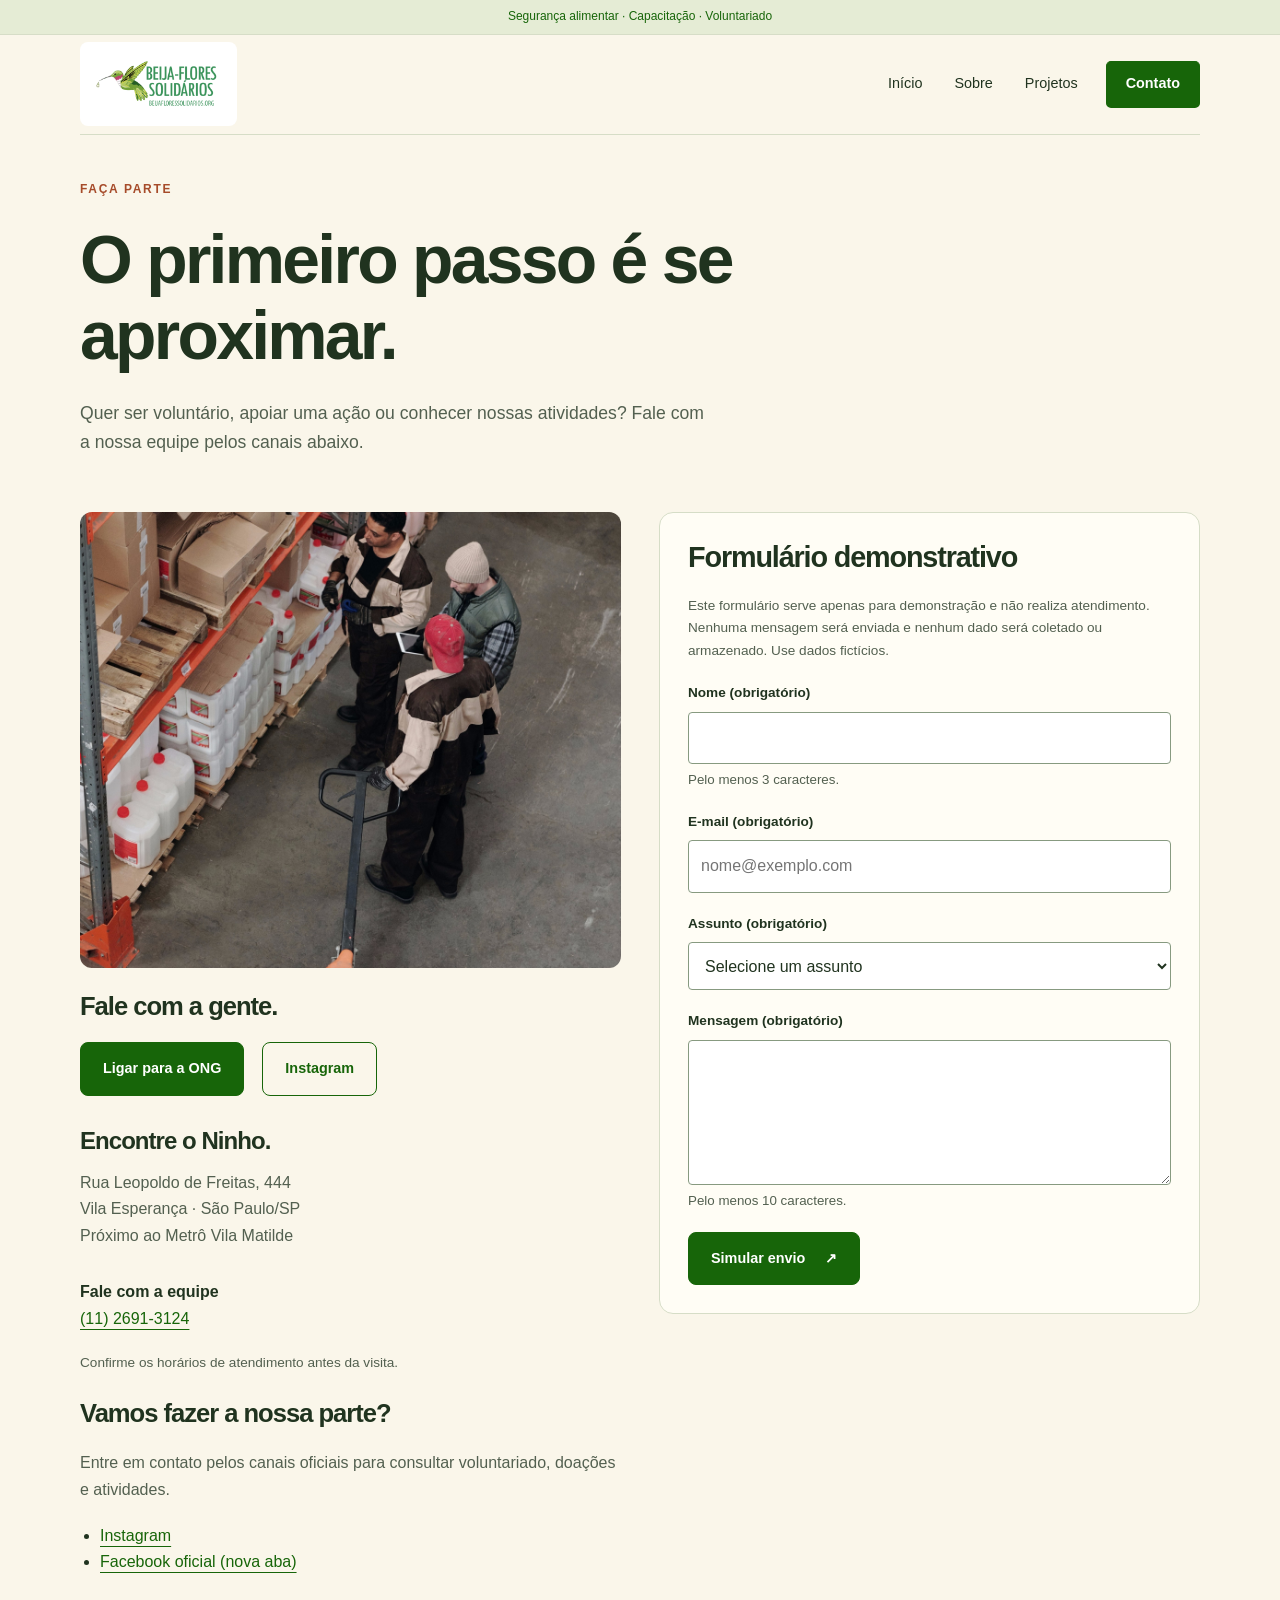
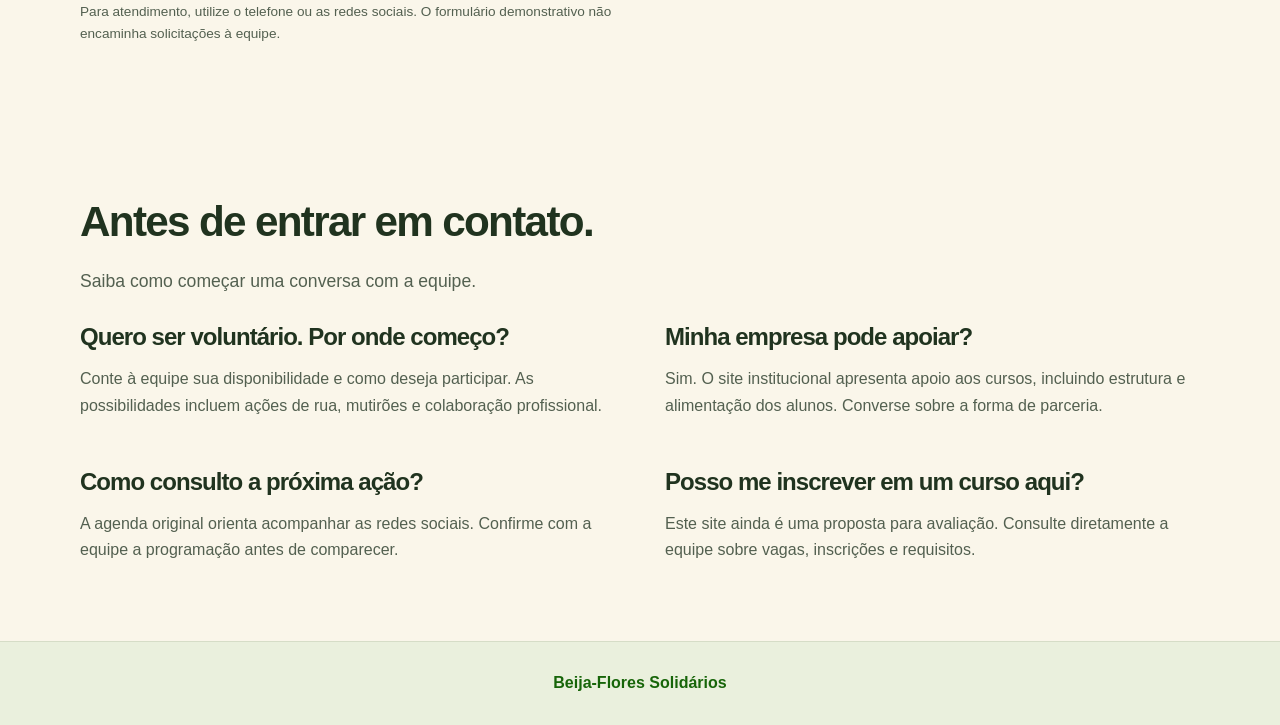
==== contato.html @ cd1dd679 "feat: adiciona site institucional dos Beija-Flores Solidarios" ====
<!DOCTYPE html>
<html lang="pt-BR">
<head>
  <meta charset="UTF-8">
  <meta name="viewport" content="width=device-width, initial-scale=1.0">
  <meta name="description" content="Fale com os Beija-Flores Solidários. Consulte telefone, localização e canais para voluntariado, apoio e atividades.">
  <title>Contato | Beija-Flores Solidários</title>
  <link rel="icon" href="img/logo.png" type="image/png">
  <link rel="stylesheet" href="css/estilos.css">
  <script src="js/script.js" defer></script>
</head>
<body>
<a class="pular" href="#conteudo">Pular para o conteúdo</a>
<p class="aviso-topo">Segurança alimentar · Capacitação · Voluntariado</p>
<header class="container cabecalho"><a class="marca" href="index.html" aria-label="Beija-Flores Solidários, início"><img src="img/logo.png" alt="Beija-Flores Solidários" width="220" height="122"></a><nav class="menu" aria-label="Menu principal"><a href="index.html">Início</a><a href="sobre.html">Sobre</a><a href="projetos.html">Projetos</a><a href="contato.html" aria-current="page" class="menu-contato">Contato</a></nav></header>
<main id="conteudo"><section class="container pagina-titulo"><span class="etiqueta">Faça parte</span><h1>O primeiro passo é se aproximar.</h1><p class="introducao">Quer ser voluntário, apoiar uma ação ou conhecer nossas atividades? Fale com a nossa equipe pelos canais abaixo.</p></section>
<div class="container contato-layout"><section class="contato-info"><img class="imagem-institucional contato-imagem-institucional" src="img/curso-logisitca-pexels-tiger-lily-4481259.jpeg" alt="Imagem de logística disponibilizada na página de cursos; arquivo original credita Pexels e Tiger Lily" width="2348" height="1980" loading="lazy"><div class="bloco"><h2>Fale com a gente.</h2><div class="acoes contato-acoes"><a class="botao" href="tel:+551126913124">Ligar para a ONG</a><a class="botao botao-secundario" href="https://www.instagram.com/beijafloressolidarios/" target="_blank" rel="noopener noreferrer">Instagram</a></div><h3>Encontre o Ninho.</h3><address>Rua Leopoldo de Freitas, 444<br>Vila Esperança · São Paulo/SP<br>Próximo ao Metrô Vila Matilde</address><p><strong>Fale com a equipe</strong><br><a href="tel:+551126913124">(11) 2691-3124</a></p><p class="nota">Confirme os horários de atendimento antes da visita.</p></div><div class="bloco"><h2>Vamos fazer a nossa parte?</h2><p class="muted">Entre em contato pelos canais oficiais para consultar voluntariado, doações e atividades.</p><ul><li><a href="https://www.instagram.com/beijafloressolidarios/" target="_blank" rel="noopener noreferrer">Instagram</a></li><li><a href="https://www.facebook.com/beijafloressolidarios/" target="_blank" rel="noopener noreferrer">Facebook oficial (nova aba)</a></li></ul></div><p class="nota">Para atendimento, utilize o telefone ou as redes sociais. O formulário demonstrativo não encaminha solicitações à equipe.</p></section>
<section class="formulario"><h2>Formulário demonstrativo</h2><p class="nota" id="aviso-formulario">Este formulário serve apenas para demonstração e não realiza atendimento. Nenhuma mensagem será enviada e nenhum dado será coletado ou armazenado. Use dados fictícios.</p><form id="formulario-contato" novalidate aria-describedby="aviso-formulario"><div class="campo"><label for="nome">Nome (obrigatório)</label><input id="nome" name="nome" type="text" required minlength="3" autocomplete="off" aria-describedby="dica-nome"><small id="dica-nome">Pelo menos 3 caracteres.</small></div><div class="campo"><label for="email">E-mail (obrigatório)</label><input id="email" name="email" type="email" required autocomplete="off" placeholder="nome@exemplo.com"></div><div class="campo"><label for="assunto">Assunto (obrigatório)</label><select id="assunto" name="assunto" required><option value="">Selecione um assunto</option value="voluntariado">Voluntariado</option><option value="doacoes">Doações e apoio</option><option value="cursos">Cursos e atividades</option><option value="outros">Outros assuntos</option></select></div><div class="campo"><label for="mensagem">Mensagem (obrigatório)</label><textarea id="mensagem" name="mensagem" required minlength="10" aria-describedby="dica-mensagem"></textarea><small id="dica-mensagem">Pelo menos 10 caracteres.</small></div><button class="botao" type="submit">Simular envio <span aria-hidden="true">↗</span></button><p class="mensagem" id="mensagem-formulario" role="status" aria-live="polite" aria-atomic="true"></p></form></section></div><section class="container secao" id="parcerias"><div class="secao-cabecalho"><h2>Antes de entrar em contato.</h2><p class="introducao">Saiba como começar uma conversa com a equipe.</p></div><div class="perguntas-grade"><article><h3>Quero ser voluntário. Por onde começo?</h3><p>Conte à equipe sua disponibilidade e como deseja participar. As possibilidades incluem ações de rua, mutirões e colaboração profissional.</p></article><article><h3>Minha empresa pode apoiar?</h3><p>Sim. O site institucional apresenta apoio aos cursos, incluindo estrutura e alimentação dos alunos. Converse sobre a forma de parceria.</p></article><article><h3>Como consulto a próxima ação?</h3><p>A agenda original orienta acompanhar as redes sociais. Confirme com a equipe a programação antes de comparecer.</p></article><article><h3>Posso me inscrever em um curso aqui?</h3><p>Este site ainda é uma proposta para avaliação. Consulte diretamente a equipe sobre vagas, inscrições e requisitos.</p></article></div></section></main>
<footer class="rodape rodape-simples"><div class="container"><strong>Beija-Flores Solidários</strong></div></footer>
</body>
</html>
---- css/estilos.css ----
/* 1. Cores da instituição e regras compartilhadas. */
:root {
  --verde: #176509;
  --verde-vivo: #148100;
  --verde-claro: #eaf0dd;
  --texto: #20331f;
  --cinza: #536050;
  --linha: #d6ddc7;
  --fundo: #faf6ea;
  --terracota: #a64b2a;
  --papel: #fffdf5;
}
* { box-sizing: border-box; }
/* Permite quebrar textos longos sem esconder conteúdo fora da tela. */
body { overflow-wrap: anywhere; }
body { margin: 0; background: var(--fundo); color: var(--texto); font-family: Arial, Helvetica, sans-serif; line-height: 1.65; }
img { display: block; max-width: 100%; height: auto; }
a { color: var(--verde); text-underline-offset: 5px; }
a:hover { text-decoration-thickness: 2px; }
button, input, select, textarea { font: inherit; }
button, a { -webkit-tap-highlight-color: transparent; }
:focus-visible { outline: 3px solid #936700; outline-offset: 5px; }
[hidden] { display: none !important; }
.container { width: min(1120px, calc(100% - 40px)); margin-inline: auto; }
/* Filhos de Grid e Flexbox podem encolher junto com a tela. */
.hero > *, .pilares > *, .duas-colunas > *, .projeto > *,
.contato-layout > *, .convite > *, .rodape-principal > * { min-width: 0; }
.pular { position: absolute; top: -100px; left: 20px; z-index: 10; padding: 12px; background: white; }
.pular:focus { top: 10px; }
.aviso-topo { margin: 0; padding: 7px 5%; text-align: center; background: var(--verde-claro); font-size: .75rem; color: var(--verde); }
/* Flexbox mantém o cabeçalho e o menu alinhados. */
.cabecalho { display: flex; align-items: center; justify-content: space-between; gap: 24px; min-height: 100px; }
.marca img { width: 133px; }
.menu { display: flex; flex-wrap: wrap; align-items: center; gap: 24px; }
.menu a { display: inline-flex; align-items: center; justify-content: center; min-height: 44px; color: var(--texto); text-decoration: none; font-size: .9rem; padding: 10px 4px; }
.menu a[aria-current="page"] { color: var(--verde); border-bottom: 2px solid var(--verde); font-weight: bold; }
.menu .menu-contato { padding: 10px 19px; border: 1px solid var(--verde); border-radius: 5px; }
.menu .menu-contato[aria-current="page"] { background: var(--verde); color: white; }
h1, h2, h3, p { margin-top: 0; }
h1, h2, h3 { line-height: 1.12; letter-spacing: -.04em; }
h1 { font-size: clamp(2.5rem, 5.3vw, 4.6rem); margin-bottom: 25px; }
h2 { font-size: clamp(2rem, 3.3vw, 3rem); margin-bottom: 22px; }
h3 { font-size: 1.5rem; margin-bottom: 15px; }
p { margin-bottom: 20px; }
.etiqueta { display: block; margin-bottom: 22px; color: var(--verde); font-size: .75rem; font-weight: bold; letter-spacing: .14em; text-transform: uppercase; }
.muted, .introducao { color: var(--cinza); }
.introducao { font-size: 1.1rem; max-width: 60ch; }
.botao { display: inline-flex; align-items: center; justify-content: center; gap: 20px; max-width: 100%; min-height: 48px; padding: 14px 22px; border: 1px solid var(--verde); border-radius: 5px; background: var(--verde); color: white; text-align: center; text-decoration: none; font-size: .9rem; font-weight: bold; cursor: pointer; transition: background .2s; }
.botao:hover { background: #104906; color: white; }
.botao-secundario { background: transparent; color: var(--verde); }
.acoes { display: flex; gap: 18px; flex-wrap: wrap; align-items: center; }
.link-seta { display: inline-block; padding-block: 10px; font-weight: bold; font-size: .9rem; }
/* 2. Início: composição com texto e fotografia, sem carrossel. */
.hero { display: grid; grid-template-columns: 1fr 1fr; align-items: center; gap: 55px; padding-block: 36px 60px; }
.hero h1 span { color: var(--verde); }
.hero p { max-width: 41ch; }
.hero-foto { margin: 0; }
.hero-foto img { width: 100%; height: clamp(320px, 38vw, 460px); object-fit: cover; border-radius: 90px 8px 8px 8px; }
figcaption { font-size: .7rem; color: var(--cinza); margin-top: 10px; }
.faixa-causa { display: flex; justify-content: space-between; align-items: center; gap: 30px; padding: 24px 0; border-block: 1px solid var(--linha); }
.faixa-causa strong { font-size: 1.1rem; }
.faixa-causa p { margin: 0; color: var(--cinza); max-width: 63ch; font-size: .9rem; }
.secao { padding-block: clamp(40px, 6vw, 75px); }
.secao-cabecalho { max-width: 650px; margin-bottom: 38px; }
.pilares { display: grid; grid-template-columns: repeat(3, 1fr); gap: 40px; }
.pilar { padding-top: 22px; border-top: 3px solid var(--verde); }
.pilar .numero { display: block; color: var(--verde); margin-bottom: 25px; font-size: .8rem; }
.pilar p { color: var(--cinza); font-size: .95rem; }
.convite { background: var(--verde-claro); padding: 45px; border-radius: 8px; display: flex; align-items: center; justify-content: space-between; gap: 40px; margin-bottom: 70px; }
.convite h2 { font-size: 2.1rem; max-width: 500px; margin-bottom: 12px; }
.convite p { margin-bottom: 0; max-width: 55ch; color: var(--cinza); }
.convite .botao { flex-shrink: 0; }
/* 3. Páginas internas. */
.pagina-titulo { border-top: 1px solid var(--linha); padding-block: 45px 35px; }
.pagina-titulo h1 { max-width: 850px; }
.pagina-titulo p { max-width: 65ch; }
.duas-colunas { display: grid; grid-template-columns: 1fr 1fr; gap: 65px; align-items: start; }
.foto-editorial { margin: 0; }
.foto-editorial img { width: 100%; height: clamp(280px, 35vw, 420px); object-fit: cover; border-radius: 8px; }
.historia { border-left: 2px solid var(--linha); padding-left: 25px; }
.historia strong { color: var(--verde); display: block; margin-bottom: 8px; }
.historia p { color: var(--cinza); margin-bottom: 28px; }
.origem { padding: 35px; border-radius: 8px; background: var(--verde-claro); }
.origem p:last-child { margin-bottom: 0; }
.projeto { display: grid; grid-template-columns: .9fr 1.1fr; gap: 60px; align-items: center; padding-block: 45px; border-top: 1px solid var(--linha); }
.projeto img { width: 100%; height: 310px; object-fit: cover; border-radius: 8px; }
.projeto h2 { font-size: 2.2rem; }
.projeto p { color: var(--cinza); }
.contribuicao { border-left: 3px solid var(--verde); padding-left: 18px; font-size: .9rem; }
.nota { font-size: .85rem; color: var(--cinza); }
.ajuda { padding: 35px; background: var(--verde-claro); border-radius: 8px; margin-block: 35px 70px; }
.ajuda h2 { font-size: 2rem; }
#orientacoes { margin-top: 25px; max-width: 75ch; }
#orientacoes li { margin-bottom: 12px; }
.lista-cursos { display: flex; flex-wrap: wrap; gap: 10px; padding: 0; list-style: none; }
.lista-cursos li { padding: 8px 14px; background: var(--verde-claro); border-radius: 4px; font-size: .9rem; }
/* 4. Contato e mensagens de validação. */
.contato-layout { display: grid; grid-template-columns: .85fr 1.15fr; gap: 80px; padding-bottom: 75px; }
.contato-info h2 { font-size: 1.6rem; }
.contato-info address { font-style: normal; color: var(--cinza); margin-bottom: 30px; }
.contato-info .bloco { margin-bottom: 35px; }
.contato-info ul { padding-left: 20px; }
.formulario { padding: 35px; background: white; border: 1px solid var(--linha); border-radius: 8px; }
.formulario h2 { font-size: 1.8rem; }
.campo { margin-bottom: 20px; }
label { display: block; margin-bottom: 7px; font-weight: bold; font-size: .85rem; }
/* 16 px nos campos evita o zoom automático de foco em celulares iOS. */
input, select, textarea { display: block; width: 100%; min-width: 0; max-width: 100%; min-height: 48px; font-size: 1rem; padding: 12px; border: 1px solid #879a80; border-radius: 4px; color: var(--texto); background: #fff; }
textarea { min-height: 145px; resize: vertical; }
.formulario small { display: block; color: var(--cinza); margin-top: 5px; }
.mensagem { margin: 20px 0 0; border-radius: 4px; padding: 16px; }
.mensagem:empty { display: none; }
.erro { color: #832620; background: #fff0ed; border: 1px solid #b7473d; }
.sucesso { color: #155109; background: var(--verde-claro); border: 1px solid var(--verde); }
/* 5. Rodapé e adaptação para celular. */
.rodape { padding-block: 45px 22px; border-top: 1px solid var(--linha); }
.rodape-principal { display: flex; justify-content: space-between; gap: 40px; margin-bottom: 35px; }
.rodape strong { display: block; margin-bottom: 12px; }
.rodape p, .rodape a { font-size: .85rem; }
.rodape p { color: var(--cinza); max-width: 42ch; }
.rodape-links { display: flex; flex-direction: column; gap: 8px; }
.rodape-base { padding-top: 20px; border-top: 1px solid var(--linha); font-size: .75rem; color: var(--cinza); }
/* Tablet: reduz espaços antes que as colunas fiquem apertadas. */
@media (max-width: 1024px) {
  .hero, .duas-colunas, .projeto { gap: 30px; }
  .pilares { gap: 24px; }
  .contato-layout { grid-template-columns: 1fr; gap: 35px; }
  .contato-info { display: grid; grid-template-columns: 1fr 1fr; gap: 25px; }
  .contato-info .bloco { margin-bottom: 0; }
  .contato-info > .nota { grid-column: 1 / -1; }
  .convite { padding: 30px; gap: 25px; flex-wrap: wrap; }
  .convite > div { flex: 1 1 350px; }
  .convite .botao { flex-shrink: 1; }
  .rodape-principal { flex-wrap: wrap; gap: 25px; }
  .rodape-principal > div { flex: 1 1 220px; }
}
/* Tablet menor: texto e imagem passam a ocupar linhas próprias. */
@media (max-width: 850px) {
  .hero, .duas-colunas, .projeto { grid-template-columns: 1fr; }
  .hero-foto img, .foto-editorial img { height: auto; aspect-ratio: 16 / 10; }
  .projeto img { height: auto; max-height: 420px; aspect-ratio: 16 / 10; }
  .hero h1 { font-size: clamp(2.5rem, 7vw, 4rem); }
}
@media (max-width: 760px) {
  .cabecalho { flex-direction: column; gap: 5px; padding-block: 12px 18px; }
  .marca img { width: 112px; }
  .menu { gap: 8px; width: 100%; justify-content: center; }
  .menu a { font-size: .9rem; padding-inline: 10px; }
  .menu .menu-contato { padding: 7px 11px; }
  .hero { grid-template-columns: 1fr; gap: 30px; padding-block: 35px; }
  .hero h1 { font-size: clamp(2.4rem, 8vw, 3.8rem); }
  .hero-foto img { height: auto; border-top-left-radius: 60px; }
  .faixa-causa, .convite, .rodape-principal { flex-direction: column; align-items: flex-start; gap: 20px; }
  .pilares, .duas-colunas, .projeto, .contato-layout { grid-template-columns: 1fr; gap: 30px; }
  .secao { padding-block: 45px; }
  .convite, .ajuda, .origem, .formulario { padding: 25px; }
  .convite { margin-bottom: 45px; }
  .convite > div { flex: auto; }
  .contato-info { display: block; }
  .contato-info .bloco { margin-bottom: 30px; }
  .pagina-titulo { padding-top: 30px; }
  .foto-editorial img { height: auto; }
  .projeto { padding-block: 30px; }
  .projeto img { height: auto; }
  .contato-layout { padding-bottom: 45px; }
  .rodape-principal > div { flex: auto; }
}
/* Celulares estreitos: menu em duas colunas e botões com largura disponível. */
@media (max-width: 420px) {
  .container { width: calc(100% - 32px); }
  .menu { display: grid; grid-template-columns: repeat(2, minmax(0, 1fr)); gap: 6px 12px; }
  .menu a { width: 100%; }
  h1 { font-size: clamp(2rem, 9vw, 2.5rem); }
  h2, .convite h2, .projeto h2, .ajuda h2 { font-size: 1.85rem; }
  .introducao { font-size: 1rem; }
  .convite, .ajuda, .origem, .formulario { padding: 20px; }
  .acoes { align-items: stretch; }
  .acoes .botao, .convite .botao, .ajuda .botao, .formulario .botao { width: 100%; }
  .historia { padding-left: 18px; }
  #orientacoes ul { padding-left: 20px; }
}
@media (prefers-reduced-motion: reduce) {
  * { transition: none !important; scroll-behavior: auto !important; }
}

/* Canais reais de atendimento antes do formulário demonstrativo. */
.contato-acoes { margin-block: 22px 32px; }

/* 6. Conteúdo institucional: layouts simples para leitura e fotografias. */
.fundo-suave { background: var(--verde-claro); }
.ninho-resumo { display: grid; grid-template-columns: 1fr 1fr; gap: 50px; align-items: center; }
.ninho-resumo > *, .bazar-layout > *, .video-secao > * { min-width: 0; }
.foto-dupla { display: grid; grid-template-columns: 1fr 1fr; gap: 18px; align-items: start; }
.foto-dupla figure { margin: 0; }
.foto-dupla figure:last-child { margin-top: 65px; }
.foto-dupla img { width: 100%; height: 260px; object-fit: cover; border-radius: 6px; }
.caminhos { display: grid; grid-template-columns: repeat(3, minmax(0, 1fr)); gap: 25px; }
.caminhos a { display: flex; flex-direction: column; align-items: flex-start; gap: 14px; text-decoration: none; padding: 22px 0; border-top: 1px solid #95b38b; }
.caminhos strong { font-size: 1.3rem; line-height: 1.25; }
.caminhos span { color: var(--cinza); font-size: .95rem; }
.caminhos a:hover strong { text-decoration: underline; text-underline-offset: 5px; }
.caminhos img { width: 100%; height: auto; aspect-ratio: 1; object-fit: contain; border-radius: 6px; background: white; margin-bottom: 8px; }
.arquivo-grid { display: grid; grid-template-columns: 1fr 1fr; gap: 40px; }
.arquivo-grid article { min-width: 0; }
.arquivo-grid img { width: 100%; height: auto; border-radius: 6px; }
.arquivo-grid time { display: block; margin-block: 20px 10px; font-size: .85rem; color: var(--verde); }
.arquivo-grid p { color: var(--cinza); max-width: 50ch; }
.video-secao { border-top: 1px solid var(--linha); padding-block: 40px; margin-bottom: 40px; }
.video-secao > div:first-child { max-width: 650px; margin-bottom: 30px; }
.video-links { display: grid; grid-template-columns: repeat(2, minmax(0, 1fr)); gap: 25px; }
.video-links a { display: block; min-width: 0; border: 1px solid var(--linha); border-radius: 6px; overflow: hidden; text-decoration: none; }
.video-links a:hover { background: var(--verde-claro); }
.video-links img { width: 100%; height: auto; aspect-ratio: 4 / 3; object-fit: contain; background: #000; }
.video-titulo { display: flex; justify-content: space-between; align-items: center; gap: 20px; padding: 20px; }
.video-titulo span { flex-shrink: 0; }
.ninho-detalhes, .perguntas-grade { display: grid; grid-template-columns: 1fr 1fr; gap: 30px 50px; }
.ninho-detalhes p, .perguntas-grade p { color: var(--cinza); }
.endereco-destaque { border-left: 3px solid var(--verde); padding: 20px 25px; margin-top: 25px; background: var(--verde-claro); }
.endereco-destaque p { margin-block: 10px 0; }
.cursos-grade { display: grid; grid-template-columns: repeat(3, minmax(0, 1fr)); gap: 24px; margin-bottom: 25px; }
.cursos-grade article { min-width: 0; border-bottom: 1px solid var(--linha); padding: 20px 0; }
.cursos-grade h3 { font-size: 1.3rem; }
.cursos-grade p { font-size: .95rem; color: var(--cinza); }
.cursos-grade .curso-destaque { grid-row: span 2; padding: 0; border: 0; background: var(--verde-claro); border-radius: 6px; overflow: hidden; }
.curso-destaque img { width: 100%; height: 180px; object-fit: cover; }
.curso-destaque > div { padding: 25px; }
.bazar-layout { display: grid; grid-template-columns: .85fr 1.15fr; gap: 65px; align-items: center; }
.bazar-layout figure { margin: 0; }
.bazar-layout img { width: 100%; height: auto; border-radius: 6px; }
.memoria-lista { display: grid; grid-template-columns: 1fr 1fr; gap: 30px 45px; }
.memoria-lista article { padding-top: 20px; border-top: 1px solid var(--linha); }
.memoria-lista time { display: block; font-size: .8rem; color: var(--verde); margin-bottom: 15px; }
.memoria-lista h3 { font-size: 1.35rem; }
.memoria-lista p { color: var(--cinza); }
.campanhas { border-top: 1px solid var(--linha); padding-top: 40px; }
.campanhas-grade { display: grid; grid-template-columns: repeat(3, minmax(0, 1fr)); gap: 30px; }
.campanhas-grade h3 { font-size: 1.3rem; }
.campanhas-grade p { color: var(--cinza); }
@media (max-width: 1024px) {
  .ninho-resumo, .bazar-layout { gap: 30px; }
  .foto-dupla img { height: 220px; }
  .cursos-grade { grid-template-columns: repeat(2, minmax(0, 1fr)); }
}
@media (max-width: 850px) {
  .ninho-resumo, .bazar-layout, .video-secao { grid-template-columns: 1fr; }
  .foto-dupla img { height: auto; aspect-ratio: 4 / 3; }
  .foto-dupla figure:last-child { margin-top: 25px; }
  .bazar-layout figure { max-width: 480px; }
}
@media (max-width: 760px) {
  .caminhos, .arquivo-grid, .ninho-detalhes, .perguntas-grade,
  .memoria-lista, .campanhas-grade { grid-template-columns: 1fr; gap: 22px; }
  .arquivo-grid { gap: 35px; }
  .caminhos a { gap: 8px; padding-block: 16px; }
  .video-secao { gap: 20px; }
  .endereco-destaque { padding: 20px; }
}
@media (max-width: 420px) {
  .cursos-grade { grid-template-columns: 1fr; gap: 15px; }
  .cursos-grade .curso-destaque { grid-row: auto; }
  .foto-dupla { gap: 12px; }
  .foto-dupla figcaption { font-size: .75rem; }
  .video-titulo { padding: 15px; gap: 10px; }
}

/* Imagens completas nos pilares e na história da página inicial. */
.historia-inicio { display: grid; grid-template-columns: 1.1fr 1fr; gap: 50px; align-items: center; }
.historia-inicio > * { min-width: 0; }
.historia-inicio > img { width: 100%; height: auto; border-radius: 8px; }
.faixa-causa { justify-content: flex-start; gap: 35px; }
.faixa-causa > img { width: 190px; height: auto; border-radius: 6px; flex-shrink: 0; }
.faixa-causa h2 { font-size: 1.7rem; margin-bottom: 12px; }
.pilar > img { width: 100%; height: auto; aspect-ratio: 4 / 3; object-fit: contain; background: var(--verde-claro); border-radius: 6px; margin-bottom: 22px; }
.rodape-simples { text-align: center; padding-block: 28px; }
.rodape-simples strong { margin: 0; }
/* Ilustrações conceituais: manter a composição inteira visível. */
.caminhos img.imagem-institucional, .pilar > img.imagem-institucional {
  aspect-ratio: 4 / 3;
  object-fit: contain;
  background: #f6f4e9;
}
.faixa-causa > img.imagem-institucional { width: clamp(190px, 26vw, 300px); }
@media (max-width: 850px) {
  .historia-inicio { grid-template-columns: 1fr; gap: 25px; }
}
@media (max-width: 760px) {
  .faixa-causa > img { width: 100%; max-width: 360px; }
  .faixa-causa > img.imagem-institucional { width: 100%; }
  .video-links { grid-template-columns: 1fr; }
}

/* 7. Tema comunitário: papel claro, verdes da ONG e detalhes em terracota. */
.aviso-topo { background: #e5ecd5; border-bottom: 1px solid var(--linha); }
.cabecalho { border-bottom: 1px solid var(--linha); }
.marca { background: white; padding: 5px 12px; border-radius: 8px; }
.hero { padding-top: 45px; }
.hero-foto img.imagem-institucional { height: auto; aspect-ratio: 4 / 3; object-fit: contain; border-radius: 60px 12px 60px 12px; }
.etiqueta { color: var(--terracota); }
.pagina-titulo { border-top: 0; }
.botao { border-radius: 8px; }
.pilar { border-top: 2px solid var(--linha); }
.pilar .numero { color: var(--terracota); }
.convite, .ajuda, .origem { border: 1px solid var(--linha); border-radius: 18px; }
.convite { background: #e5ecd5; }
.convite h2 { color: var(--verde); }
.faixa-causa { border-block-color: var(--linha); }
.faixa-causa h2 { color: var(--verde); }
.historia { border-left-color: var(--terracota); }
.historia-inicio > img.imagem-institucional, .foto-editorial img.imagem-institucional,
.projeto img.imagem-institucional, .foto-dupla img.imagem-institucional { height: auto; aspect-ratio: 4 / 3; object-fit: contain; border-radius: 12px; }
.foto-dupla figure:last-child { margin-top: 40px; }
.caminhos a { border-top-color: #adbd98; }
.caminhos img { border-radius: 12px; }
.caminhos strong { color: var(--verde); }
.bazar-layout img.imagem-institucional { border-radius: 35px 12px 35px 12px; }
.origem-ilustrada { display: grid; grid-template-columns: .7fr 1fr; align-items: center; gap: 35px; padding: 30px; }
.origem-ilustrada > * { min-width: 0; }
.origem-ilustrada > img { width: 100%; height: auto; border-radius: 12px; }
.origem-ilustrada h2 { color: var(--verde); }
.curso-destaque img.imagem-institucional { height: auto; aspect-ratio: 4 / 3; object-fit: contain; }
.cursos-grade .curso-destaque { border: 1px solid var(--linha); border-radius: 12px; background: var(--papel); }
.campanhas-grade article { border-left: 2px solid var(--terracota); padding-left: 20px; }
.endereco-destaque { border-radius: 0 12px 12px 0; }
.formulario { border-radius: 14px; background: var(--papel); }
.contato-imagem-institucional { width: 100%; height: auto; border-radius: 12px; margin-bottom: 28px; }
.video-links a { background: var(--papel); border-radius: 12px; }
.rodape-simples { background: var(--verde-claro); color: var(--verde); }
@media (max-width: 1024px) {
  .contato-imagem-institucional { grid-column: 1 / -1; max-width: 500px; }
}
@media (max-width: 760px) {
  .origem-ilustrada { grid-template-columns: 1fr; padding: 22px; gap: 25px; }
  .origem-ilustrada > img { max-width: 360px; margin-inline: auto; }
  .hero { padding-top: 30px; }
  .hero-foto img.imagem-institucional { border-radius: 35px 8px 35px 8px; }
  .foto-dupla figure:last-child { margin-top: 20px; }
}

/* 8. Distribuição das imagens: menos lacunas, mais equilíbrio entre os blocos. */
.hero { grid-template-columns: .95fr 1.05fr; gap: 38px; padding-block: 36px 45px; }
.hero-foto { align-self: center; }
.historia-inicio { grid-template-columns: 1fr 1.1fr; gap: 38px; }
.secao { padding-block: clamp(32px, 4.5vw, 58px); }
.secao-cabecalho { margin-bottom: 28px; }
.faixa-causa { gap: 38px; padding-block: 28px; }
.faixa-causa > img.imagem-institucional { width: 34%; max-width: 350px; }
.faixa-causa > div { flex: 1; min-width: 0; }
.pilares { gap: 26px; }
.pilar { padding-top: 0; border-top: 0; }
.pilar > img { margin-bottom: 18px; }
.pilar .numero { margin-bottom: 14px; }
.ninho-resumo { grid-template-columns: .9fr 1.1fr; gap: 38px; }
/* Duas imagens mais largas, deslocadas sem deixar um grande vazio embaixo. */
.foto-dupla { grid-template-columns: repeat(5, minmax(0, 1fr)); gap: 16px; }
.foto-dupla figure:first-child { grid-column: 1 / 5; }
.foto-dupla figure:last-child { grid-column: 2 / 6; margin-top: 0; }
.foto-dupla img.imagem-institucional { aspect-ratio: 4 / 3; }
.caminhos { gap: 26px; }
.caminhos a { gap: 12px; padding-top: 0; border-top: 0; }
.caminhos img { margin-bottom: 4px; }
.caminhos a > span:last-child { margin-top: auto; }
/* Cartazes mantidos inteiros, em largura moderada para não dominar a leitura. */
.arquivo-grid { gap: 35px; }
.arquivo-grid article { display: grid; grid-template-columns: minmax(120px, .9fr) 1fr; gap: 0 22px; align-content: start; }
.arquivo-grid article > a { grid-row: span 4; }
.arquivo-grid time { margin-top: 0; }
.arquivo-grid h3 { font-size: 1.3rem; }
.arquivo-grid p { font-size: .9rem; margin-bottom: 0; }
.duas-colunas { grid-template-columns: 1fr 1.1fr; gap: 38px; align-items: center; }
.projeto { grid-template-columns: 1fr 1fr; gap: 38px; padding-block: 35px; }
.projeto > img { align-self: center; }
.cursos-abertura { display: grid; grid-template-columns: 1.2fr .8fr; gap: 35px; align-items: center; margin-bottom: 30px; }
.cursos-abertura > * { min-width: 0; }
.cursos-abertura .secao-cabecalho { margin-bottom: 0; }
.cursos-abertura img { width: 100%; height: auto; border-radius: 12px; }
.cursos-grade { grid-template-columns: repeat(3, minmax(0, 1fr)); gap: 20px 30px; }
.cursos-grade article { padding: 18px 0 0; border-bottom: 0; border-top: 1px solid var(--linha); }
.cursos-grade p { margin-bottom: 0; }
.bazar-layout { grid-template-columns: 1fr 1fr; gap: 38px; }
.bazar-layout figure { max-width: none; }
.contato-layout { align-items: start; gap: 38px; grid-template-columns: 1fr 1fr; }
.contato-imagem-institucional { margin-bottom: 24px; }
.formulario { padding: 28px; }
.contato-info .bloco { margin-bottom: 25px; }
.convite { margin-bottom: 45px; padding: 32px; gap: 30px; }
@media (max-width: 1024px) {
  .arquivo-grid article { grid-template-columns: 1fr; }
  .arquivo-grid article > a { grid-row: auto; }
  .arquivo-grid time { margin-top: 16px; }
  .arquivo-grid p { margin-top: 8px; }
  .hero, .historia-inicio, .ninho-resumo, .duas-colunas, .projeto, .bazar-layout { gap: 26px; }
  .contato-layout { grid-template-columns: 1fr; }
  .contato-info { display: grid; grid-template-columns: 1fr 1fr; align-items: start; gap: 25px; }
  .contato-imagem-institucional { grid-column: 1 / -1; width: 100%; max-width: none; max-height: 380px; object-fit: contain; margin: 0; }
}
@media (max-width: 850px) {
  .hero, .historia-inicio, .ninho-resumo, .duas-colunas, .projeto, .bazar-layout { grid-template-columns: 1fr; }
  .foto-dupla { grid-template-columns: 1fr 1fr; }
  .foto-dupla figure:first-child, .foto-dupla figure:last-child { grid-column: auto; margin: 0; }
  .cursos-abertura { grid-template-columns: 1fr 1fr; }
  .cursos-grade { grid-template-columns: repeat(2, minmax(0, 1fr)); }
}
@media (max-width: 760px) {
  .faixa-causa { gap: 22px; align-items: stretch; }
  .faixa-causa > img.imagem-institucional { width: 100%; max-width: none; }
  .pilares, .caminhos, .arquivo-grid { grid-template-columns: 1fr; }
  .arquivo-grid article { grid-template-columns: minmax(100px, .8fr) 1fr; gap: 0 18px; }
  .arquivo-grid article > a { grid-row: span 4; }
  .arquivo-grid time { margin-top: 0; }
  .contato-info { display: block; }
  .contato-imagem-institucional { margin-bottom: 25px; max-height: none; }
  .cursos-abertura { grid-template-columns: 1fr; gap: 22px; }
  .cursos-abertura img { max-width: 480px; }
  .convite { padding: 25px; }
}
@media (max-width: 420px) {
  .foto-dupla { grid-template-columns: 1fr; }
  .arquivo-grid article { grid-template-columns: 1fr; gap: 12px; }
  .arquivo-grid article > a { grid-row: auto; }
  .cursos-grade { grid-template-columns: 1fr; }
  .formulario, .convite { padding: 20px; }
}

/* Materiais originais: respeitar proporções e não cortar textos dos cartazes. */
img.imagem-institucional { object-fit: contain; background: transparent; }
.hero-foto img.imagem-institucional,
.historia-inicio > img.imagem-institucional,
.foto-editorial img.imagem-institucional,
.projeto img.imagem-institucional,
.foto-dupla img.imagem-institucional,
.pilar > img.imagem-institucional,
.caminhos img.imagem-institucional { height: auto; aspect-ratio: auto; object-fit: contain; }
.foto-dupla { align-items: start; }
.caminhos img.imagem-institucional { max-height: 360px; width: 100%; }
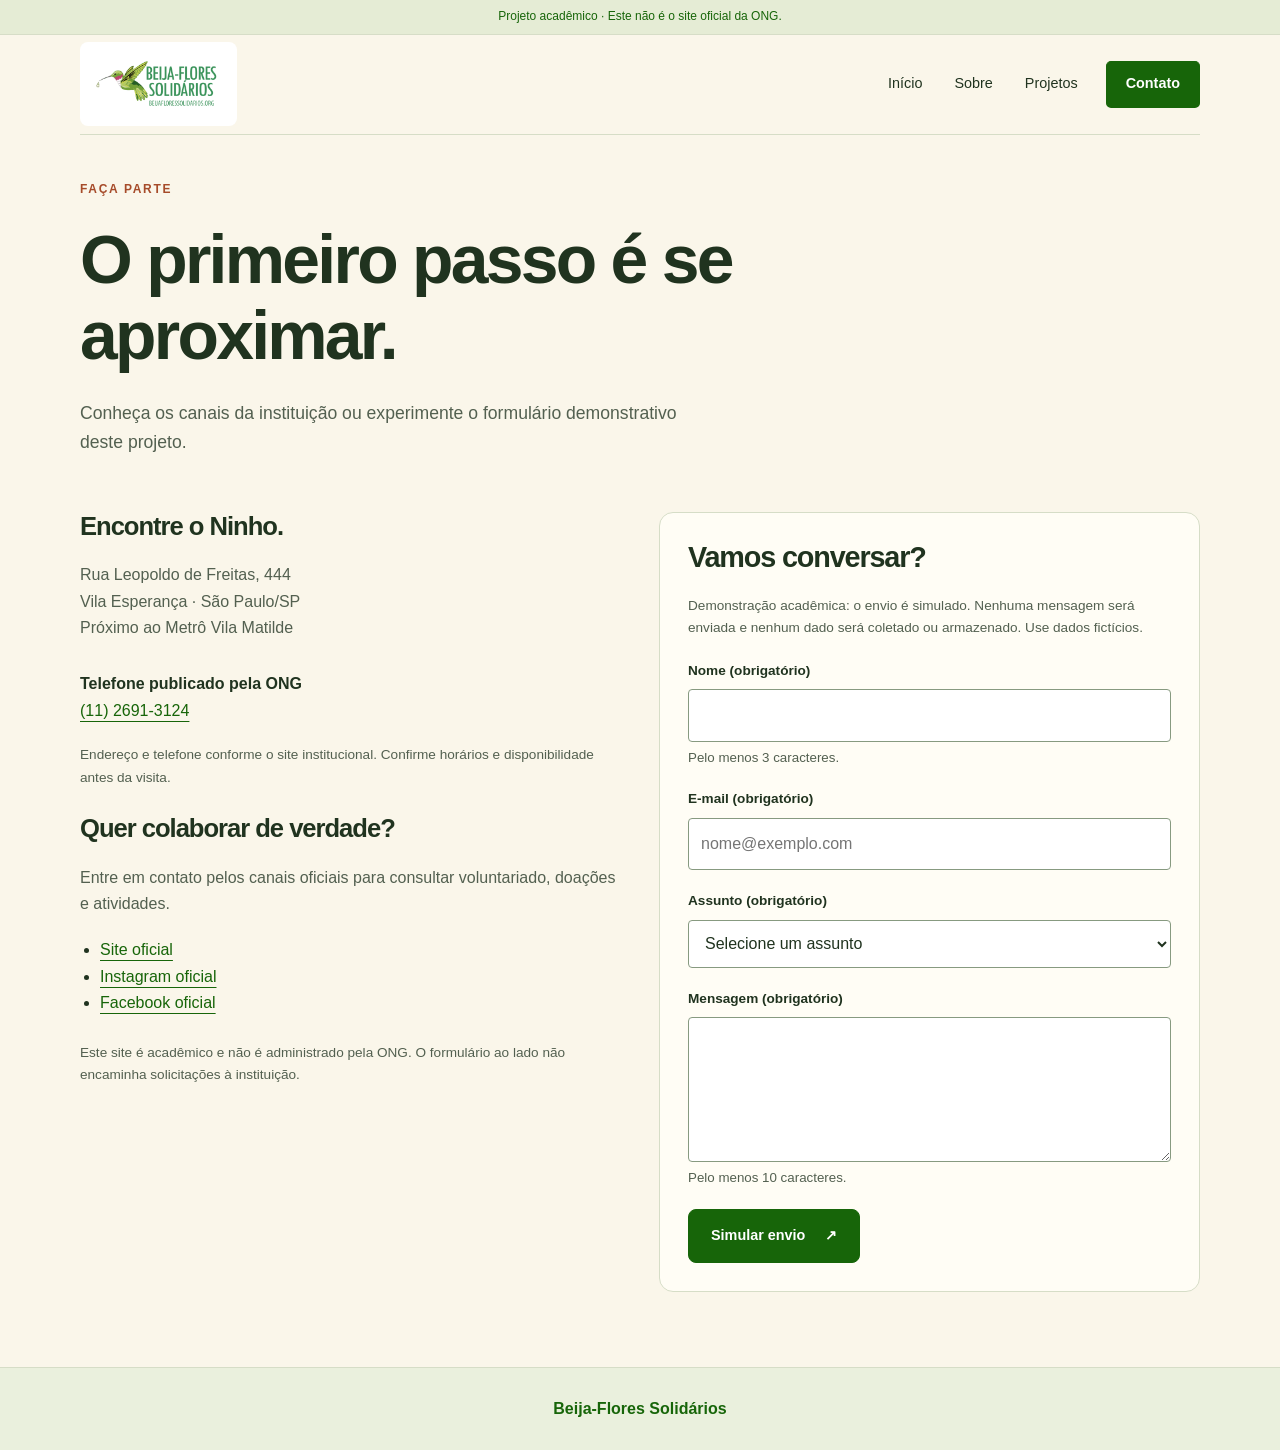
==== commit e2efdfff: "refactor: mantem apenas os arquivos principais do site" ====
--- a/contato.html
+++ b/contato.html
@@ -3,7 +3,7 @@
 <head>
   <meta charset="UTF-8">
   <meta name="viewport" content="width=device-width, initial-scale=1.0">
-  <meta name="description" content="Fale com os Beija-Flores Solidários. Consulte telefone, localização e canais para voluntariado, apoio e atividades.">
+  <meta name="description" content="Projeto acadêmico sobre os Beija-Flores Solidários: história, iniciativas e formas de participação.">
   <title>Contato | Beija-Flores Solidários</title>
   <link rel="icon" href="img/logo.png" type="image/png">
   <link rel="stylesheet" href="css/estilos.css">
@@ -11,11 +11,11 @@
 </head>
 <body>
 <a class="pular" href="#conteudo">Pular para o conteúdo</a>
-<p class="aviso-topo">Segurança alimentar · Capacitação · Voluntariado</p>
+<p class="aviso-topo">Projeto acadêmico · Este não é o site oficial da ONG.</p>
 <header class="container cabecalho"><a class="marca" href="index.html" aria-label="Beija-Flores Solidários, início"><img src="img/logo.png" alt="Beija-Flores Solidários" width="220" height="122"></a><nav class="menu" aria-label="Menu principal"><a href="index.html">Início</a><a href="sobre.html">Sobre</a><a href="projetos.html">Projetos</a><a href="contato.html" aria-current="page" class="menu-contato">Contato</a></nav></header>
-<main id="conteudo"><section class="container pagina-titulo"><span class="etiqueta">Faça parte</span><h1>O primeiro passo é se aproximar.</h1><p class="introducao">Quer ser voluntário, apoiar uma ação ou conhecer nossas atividades? Fale com a nossa equipe pelos canais abaixo.</p></section>
-<div class="container contato-layout"><section class="contato-info"><img class="imagem-institucional contato-imagem-institucional" src="img/curso-logisitca-pexels-tiger-lily-4481259.jpeg" alt="Imagem de logística disponibilizada na página de cursos; arquivo original credita Pexels e Tiger Lily" width="2348" height="1980" loading="lazy"><div class="bloco"><h2>Fale com a gente.</h2><div class="acoes contato-acoes"><a class="botao" href="tel:+551126913124">Ligar para a ONG</a><a class="botao botao-secundario" href="https://www.instagram.com/beijafloressolidarios/" target="_blank" rel="noopener noreferrer">Instagram</a></div><h3>Encontre o Ninho.</h3><address>Rua Leopoldo de Freitas, 444<br>Vila Esperança · São Paulo/SP<br>Próximo ao Metrô Vila Matilde</address><p><strong>Fale com a equipe</strong><br><a href="tel:+551126913124">(11) 2691-3124</a></p><p class="nota">Confirme os horários de atendimento antes da visita.</p></div><div class="bloco"><h2>Vamos fazer a nossa parte?</h2><p class="muted">Entre em contato pelos canais oficiais para consultar voluntariado, doações e atividades.</p><ul><li><a href="https://www.instagram.com/beijafloressolidarios/" target="_blank" rel="noopener noreferrer">Instagram</a></li><li><a href="https://www.facebook.com/beijafloressolidarios/" target="_blank" rel="noopener noreferrer">Facebook oficial (nova aba)</a></li></ul></div><p class="nota">Para atendimento, utilize o telefone ou as redes sociais. O formulário demonstrativo não encaminha solicitações à equipe.</p></section>
-<section class="formulario"><h2>Formulário demonstrativo</h2><p class="nota" id="aviso-formulario">Este formulário serve apenas para demonstração e não realiza atendimento. Nenhuma mensagem será enviada e nenhum dado será coletado ou armazenado. Use dados fictícios.</p><form id="formulario-contato" novalidate aria-describedby="aviso-formulario"><div class="campo"><label for="nome">Nome (obrigatório)</label><input id="nome" name="nome" type="text" required minlength="3" autocomplete="off" aria-describedby="dica-nome"><small id="dica-nome">Pelo menos 3 caracteres.</small></div><div class="campo"><label for="email">E-mail (obrigatório)</label><input id="email" name="email" type="email" required autocomplete="off" placeholder="nome@exemplo.com"></div><div class="campo"><label for="assunto">Assunto (obrigatório)</label><select id="assunto" name="assunto" required><option value="">Selecione um assunto</option value="voluntariado">Voluntariado</option><option value="doacoes">Doações e apoio</option><option value="cursos">Cursos e atividades</option><option value="outros">Outros assuntos</option></select></div><div class="campo"><label for="mensagem">Mensagem (obrigatório)</label><textarea id="mensagem" name="mensagem" required minlength="10" aria-describedby="dica-mensagem"></textarea><small id="dica-mensagem">Pelo menos 10 caracteres.</small></div><button class="botao" type="submit">Simular envio <span aria-hidden="true">↗</span></button><p class="mensagem" id="mensagem-formulario" role="status" aria-live="polite" aria-atomic="true"></p></form></section></div><section class="container secao" id="parcerias"><div class="secao-cabecalho"><h2>Antes de entrar em contato.</h2><p class="introducao">Saiba como começar uma conversa com a equipe.</p></div><div class="perguntas-grade"><article><h3>Quero ser voluntário. Por onde começo?</h3><p>Conte à equipe sua disponibilidade e como deseja participar. As possibilidades incluem ações de rua, mutirões e colaboração profissional.</p></article><article><h3>Minha empresa pode apoiar?</h3><p>Sim. O site institucional apresenta apoio aos cursos, incluindo estrutura e alimentação dos alunos. Converse sobre a forma de parceria.</p></article><article><h3>Como consulto a próxima ação?</h3><p>A agenda original orienta acompanhar as redes sociais. Confirme com a equipe a programação antes de comparecer.</p></article><article><h3>Posso me inscrever em um curso aqui?</h3><p>Este site ainda é uma proposta para avaliação. Consulte diretamente a equipe sobre vagas, inscrições e requisitos.</p></article></div></section></main>
+<main id="conteudo"><section class="container pagina-titulo"><span class="etiqueta">Faça parte</span><h1>O primeiro passo é se aproximar.</h1><p class="introducao">Conheça os canais da instituição ou experimente o formulário demonstrativo deste projeto.</p></section>
+<div class="container contato-layout"><section class="contato-info"><div class="bloco"><h2>Encontre o Ninho.</h2><address>Rua Leopoldo de Freitas, 444<br>Vila Esperança · São Paulo/SP<br>Próximo ao Metrô Vila Matilde</address><p><strong>Telefone publicado pela ONG</strong><br><a href="tel:+551126913124">(11) 2691-3124</a></p><p class="nota">Endereço e telefone conforme o site institucional. Confirme horários e disponibilidade antes da visita.</p></div><div class="bloco"><h2>Quer colaborar de verdade?</h2><p class="muted">Entre em contato pelos canais oficiais para consultar voluntariado, doações e atividades.</p><ul><li><a href="https://www.beijafloressolidarios.org.br/" target="_blank" rel="noopener noreferrer">Site oficial</a></li><li><a href="https://www.instagram.com/beijafloressolidarios/" target="_blank" rel="noopener noreferrer">Instagram oficial</a></li><li><a href="https://www.facebook.com/beijafloressolidarios/" target="_blank" rel="noopener noreferrer">Facebook oficial</a></li></ul></div><p class="nota">Este site é acadêmico e não é administrado pela ONG. O formulário ao lado não encaminha solicitações à instituição.</p></section>
+<section class="formulario"><h2>Vamos conversar?</h2><p class="nota" id="aviso-formulario">Demonstração acadêmica: o envio é simulado. Nenhuma mensagem será enviada e nenhum dado será coletado ou armazenado. Use dados fictícios.</p><form id="formulario-contato" novalidate aria-describedby="aviso-formulario"><div class="campo"><label for="nome">Nome (obrigatório)</label><input id="nome" name="nome" type="text" required minlength="3" autocomplete="off" aria-describedby="dica-nome"><small id="dica-nome">Pelo menos 3 caracteres.</small></div><div class="campo"><label for="email">E-mail (obrigatório)</label><input id="email" name="email" type="email" required autocomplete="off" placeholder="nome@exemplo.com"></div><div class="campo"><label for="assunto">Assunto (obrigatório)</label><select id="assunto" name="assunto" required><option value="">Selecione um assunto</option value="voluntariado">Voluntariado</option><option value="doacoes">Doações e apoio</option><option value="cursos">Cursos e atividades</option><option value="outros">Outros assuntos</option></select></div><div class="campo"><label for="mensagem">Mensagem (obrigatório)</label><textarea id="mensagem" name="mensagem" required minlength="10" aria-describedby="dica-mensagem"></textarea><small id="dica-mensagem">Pelo menos 10 caracteres.</small></div><button class="botao" type="submit">Simular envio <span aria-hidden="true">↗</span></button><p class="mensagem" id="mensagem-formulario" role="status" aria-live="polite" aria-atomic="true"></p></form></section></div></main>
 <footer class="rodape rodape-simples"><div class="container"><strong>Beija-Flores Solidários</strong></div></footer>
 </body>
 </html>
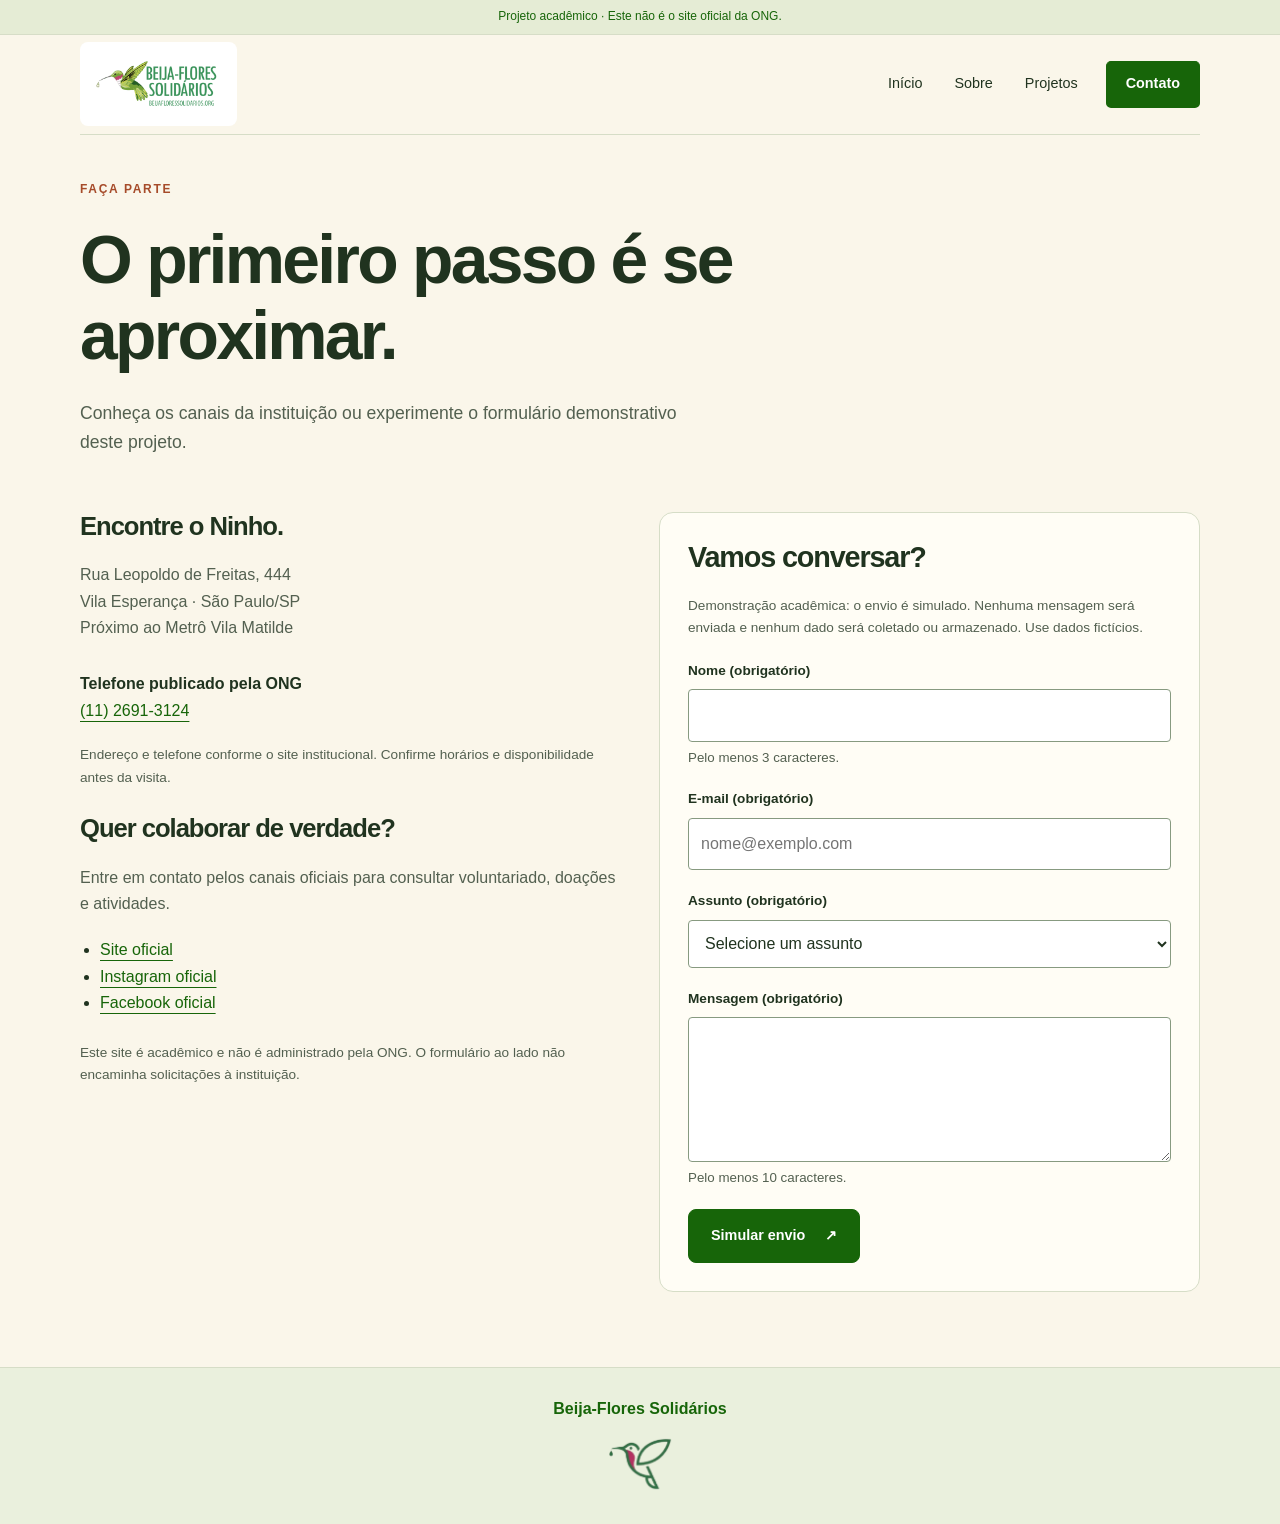
==== commit 62c4e8a3: "Adição da logo no Footer" ====
--- a/contato.html
+++ b/contato.html
@@ -5,7 +5,7 @@
   <meta name="viewport" content="width=device-width, initial-scale=1.0">
   <meta name="description" content="Projeto acadêmico sobre os Beija-Flores Solidários: história, iniciativas e formas de participação.">
   <title>Contato | Beija-Flores Solidários</title>
-  <link rel="icon" href="img/logo.png" type="image/png">
+  <link rel="icon" href="img/favicon.png" type="image/png">
   <link rel="stylesheet" href="css/estilos.css">
   <script src="js/script.js" defer></script>
 </head>
@@ -16,6 +16,6 @@
 <main id="conteudo"><section class="container pagina-titulo"><span class="etiqueta">Faça parte</span><h1>O primeiro passo é se aproximar.</h1><p class="introducao">Conheça os canais da instituição ou experimente o formulário demonstrativo deste projeto.</p></section>
 <div class="container contato-layout"><section class="contato-info"><div class="bloco"><h2>Encontre o Ninho.</h2><address>Rua Leopoldo de Freitas, 444<br>Vila Esperança · São Paulo/SP<br>Próximo ao Metrô Vila Matilde</address><p><strong>Telefone publicado pela ONG</strong><br><a href="tel:+551126913124">(11) 2691-3124</a></p><p class="nota">Endereço e telefone conforme o site institucional. Confirme horários e disponibilidade antes da visita.</p></div><div class="bloco"><h2>Quer colaborar de verdade?</h2><p class="muted">Entre em contato pelos canais oficiais para consultar voluntariado, doações e atividades.</p><ul><li><a href="https://www.beijafloressolidarios.org.br/" target="_blank" rel="noopener noreferrer">Site oficial</a></li><li><a href="https://www.instagram.com/beijafloressolidarios/" target="_blank" rel="noopener noreferrer">Instagram oficial</a></li><li><a href="https://www.facebook.com/beijafloressolidarios/" target="_blank" rel="noopener noreferrer">Facebook oficial</a></li></ul></div><p class="nota">Este site é acadêmico e não é administrado pela ONG. O formulário ao lado não encaminha solicitações à instituição.</p></section>
 <section class="formulario"><h2>Vamos conversar?</h2><p class="nota" id="aviso-formulario">Demonstração acadêmica: o envio é simulado. Nenhuma mensagem será enviada e nenhum dado será coletado ou armazenado. Use dados fictícios.</p><form id="formulario-contato" novalidate aria-describedby="aviso-formulario"><div class="campo"><label for="nome">Nome (obrigatório)</label><input id="nome" name="nome" type="text" required minlength="3" autocomplete="off" aria-describedby="dica-nome"><small id="dica-nome">Pelo menos 3 caracteres.</small></div><div class="campo"><label for="email">E-mail (obrigatório)</label><input id="email" name="email" type="email" required autocomplete="off" placeholder="nome@exemplo.com"></div><div class="campo"><label for="assunto">Assunto (obrigatório)</label><select id="assunto" name="assunto" required><option value="">Selecione um assunto</option value="voluntariado">Voluntariado</option><option value="doacoes">Doações e apoio</option><option value="cursos">Cursos e atividades</option><option value="outros">Outros assuntos</option></select></div><div class="campo"><label for="mensagem">Mensagem (obrigatório)</label><textarea id="mensagem" name="mensagem" required minlength="10" aria-describedby="dica-mensagem"></textarea><small id="dica-mensagem">Pelo menos 10 caracteres.</small></div><button class="botao" type="submit">Simular envio <span aria-hidden="true">↗</span></button><p class="mensagem" id="mensagem-formulario" role="status" aria-live="polite" aria-atomic="true"></p></form></section></div></main>
-<footer class="rodape rodape-simples"><div class="container"><strong>Beija-Flores Solidários</strong></div></footer>
+<footer class="rodape rodape-simples"><div class="container"><strong>Beija-Flores Solidários</strong><img class="rodape-logo" src="img/favicon.png" width="64" height="64" alt="Beija-Flores Solidários"></div></footer>
 </body>
 </html>
--- a/css/estilos.css
+++ b/css/estilos.css
@@ -11,6 +11,7 @@
   --papel: #fffdf5;
 }
 * { box-sizing: border-box; }
+
 /* Permite quebrar textos longos sem esconder conteúdo fora da tela. */
 body { overflow-wrap: anywhere; }
 body { margin: 0; background: var(--fundo); color: var(--texto); font-family: Arial, Helvetica, sans-serif; line-height: 1.65; }
@@ -22,6 +23,7 @@
 :focus-visible { outline: 3px solid #936700; outline-offset: 5px; }
 [hidden] { display: none !important; }
 .container { width: min(1120px, calc(100% - 40px)); margin-inline: auto; }
+
 /* Filhos de Grid e Flexbox podem encolher junto com a tela. */
 .hero > *, .pilares > *, .duas-colunas > *, .projeto > *,
 .contato-layout > *, .convite > *, .rodape-principal > * { min-width: 0; }
@@ -29,12 +31,16 @@
 .pular:focus { top: 10px; }
 .aviso-topo { margin: 0; padding: 7px 5%; text-align: center; background: var(--verde-claro); font-size: .75rem; color: var(--verde); }
 /* Flexbox mantém o cabeçalho e o menu alinhados. */
+
 .cabecalho { display: flex; align-items: center; justify-content: space-between; gap: 24px; min-height: 100px; }
 .marca img { width: 133px; }
 .menu { display: flex; flex-wrap: wrap; align-items: center; gap: 24px; }
 .menu a { display: inline-flex; align-items: center; justify-content: center; min-height: 44px; color: var(--texto); text-decoration: none; font-size: .9rem; padding: 10px 4px; }
+.menu a:not(.menu-contato):not([aria-current="page"]) { transition: color .2s, box-shadow .2s; }
+.menu a:not(.menu-contato):not([aria-current="page"]):hover { color: var(--verde); box-shadow: inset 0 -2px 0 var(--verde); }
 .menu a[aria-current="page"] { color: var(--verde); border-bottom: 2px solid var(--verde); font-weight: bold; }
-.menu .menu-contato { padding: 10px 19px; border: 1px solid var(--verde); border-radius: 5px; }
+.menu .menu-contato { padding: 10px 19px; border: 1px solid var(--verde); border-radius: 5px; transition: background .2s, color .2s; }
+.menu .menu-contato:hover { background: var(--verde); color: white; }
 .menu .menu-contato[aria-current="page"] { background: var(--verde); color: white; }
 h1, h2, h3, p { margin-top: 0; }
 h1, h2, h3 { line-height: 1.12; letter-spacing: -.04em; }
@@ -50,6 +56,7 @@
 .botao-secundario { background: transparent; color: var(--verde); }
 .acoes { display: flex; gap: 18px; flex-wrap: wrap; align-items: center; }
 .link-seta { display: inline-block; padding-block: 10px; font-weight: bold; font-size: .9rem; }
+
 /* 2. Início: composição com texto e fotografia, sem carrossel. */
 .hero { display: grid; grid-template-columns: 1fr 1fr; align-items: center; gap: 55px; padding-block: 36px 60px; }
 .hero h1 span { color: var(--verde); }
@@ -70,6 +77,7 @@
 .convite h2 { font-size: 2.1rem; max-width: 500px; margin-bottom: 12px; }
 .convite p { margin-bottom: 0; max-width: 55ch; color: var(--cinza); }
 .convite .botao { flex-shrink: 0; }
+
 /* 3. Páginas internas. */
 .pagina-titulo { border-top: 1px solid var(--linha); padding-block: 45px 35px; }
 .pagina-titulo h1 { max-width: 850px; }
@@ -94,6 +102,7 @@
 #orientacoes li { margin-bottom: 12px; }
 .lista-cursos { display: flex; flex-wrap: wrap; gap: 10px; padding: 0; list-style: none; }
 .lista-cursos li { padding: 8px 14px; background: var(--verde-claro); border-radius: 4px; font-size: .9rem; }
+
 /* 4. Contato e mensagens de validação. */
 .contato-layout { display: grid; grid-template-columns: .85fr 1.15fr; gap: 80px; padding-bottom: 75px; }
 .contato-info h2 { font-size: 1.6rem; }
@@ -104,6 +113,7 @@
 .formulario h2 { font-size: 1.8rem; }
 .campo { margin-bottom: 20px; }
 label { display: block; margin-bottom: 7px; font-weight: bold; font-size: .85rem; }
+
 /* 16 px nos campos evita o zoom automático de foco em celulares iOS. */
 input, select, textarea { display: block; width: 100%; min-width: 0; max-width: 100%; min-height: 48px; font-size: 1rem; padding: 12px; border: 1px solid #879a80; border-radius: 4px; color: var(--texto); background: #fff; }
 textarea { min-height: 145px; resize: vertical; }
@@ -112,6 +122,7 @@
 .mensagem:empty { display: none; }
 .erro { color: #832620; background: #fff0ed; border: 1px solid #b7473d; }
 .sucesso { color: #155109; background: var(--verde-claro); border: 1px solid var(--verde); }
+
 /* 5. Rodapé e adaptação para celular. */
 .rodape { padding-block: 45px 22px; border-top: 1px solid var(--linha); }
 .rodape-principal { display: flex; justify-content: space-between; gap: 40px; margin-bottom: 35px; }
@@ -120,6 +131,7 @@
 .rodape p { color: var(--cinza); max-width: 42ch; }
 .rodape-links { display: flex; flex-direction: column; gap: 8px; }
 .rodape-base { padding-top: 20px; border-top: 1px solid var(--linha); font-size: .75rem; color: var(--cinza); }
+
 /* Tablet: reduz espaços antes que as colunas fiquem apertadas. */
 @media (max-width: 1024px) {
   .hero, .duas-colunas, .projeto { gap: 30px; }
@@ -134,6 +146,7 @@
   .rodape-principal { flex-wrap: wrap; gap: 25px; }
   .rodape-principal > div { flex: 1 1 220px; }
 }
+
 /* Tablet menor: texto e imagem passam a ocupar linhas próprias. */
 @media (max-width: 850px) {
   .hero, .duas-colunas, .projeto { grid-template-columns: 1fr; }
@@ -165,6 +178,7 @@
   .contato-layout { padding-bottom: 45px; }
   .rodape-principal > div { flex: auto; }
 }
+
 /* Celulares estreitos: menu em duas colunas e botões com largura disponível. */
 @media (max-width: 420px) {
   .container { width: calc(100% - 32px); }
@@ -273,6 +287,9 @@
 .pilar > img { width: 100%; height: auto; aspect-ratio: 4 / 3; object-fit: contain; background: var(--verde-claro); border-radius: 6px; margin-bottom: 22px; }
 .rodape-simples { text-align: center; padding-block: 28px; }
 .rodape-simples strong { margin: 0; }
+.rodape-simples .container { display: flex; flex-direction: column; align-items: center; justify-content: center; gap: 10px; }
+.rodape-logo { width: 64px; height: 64px; }
+
 /* Ilustrações conceituais: manter a composição inteira visível. */
 .caminhos img.imagem-institucional, .pilar > img.imagem-institucional {
   aspect-ratio: 4 / 3;
@@ -350,6 +367,7 @@
 .pilar > img { margin-bottom: 18px; }
 .pilar .numero { margin-bottom: 14px; }
 .ninho-resumo { grid-template-columns: .9fr 1.1fr; gap: 38px; }
+
 /* Duas imagens mais largas, deslocadas sem deixar um grande vazio embaixo. */
 .foto-dupla { grid-template-columns: repeat(5, minmax(0, 1fr)); gap: 16px; }
 .foto-dupla figure:first-child { grid-column: 1 / 5; }
@@ -359,6 +377,7 @@
 .caminhos a { gap: 12px; padding-top: 0; border-top: 0; }
 .caminhos img { margin-bottom: 4px; }
 .caminhos a > span:last-child { margin-top: auto; }
+
 /* Cartazes mantidos inteiros, em largura moderada para não dominar a leitura. */
 .arquivo-grid { gap: 35px; }
 .arquivo-grid article { display: grid; grid-template-columns: minmax(120px, .9fr) 1fr; gap: 0 22px; align-content: start; }
